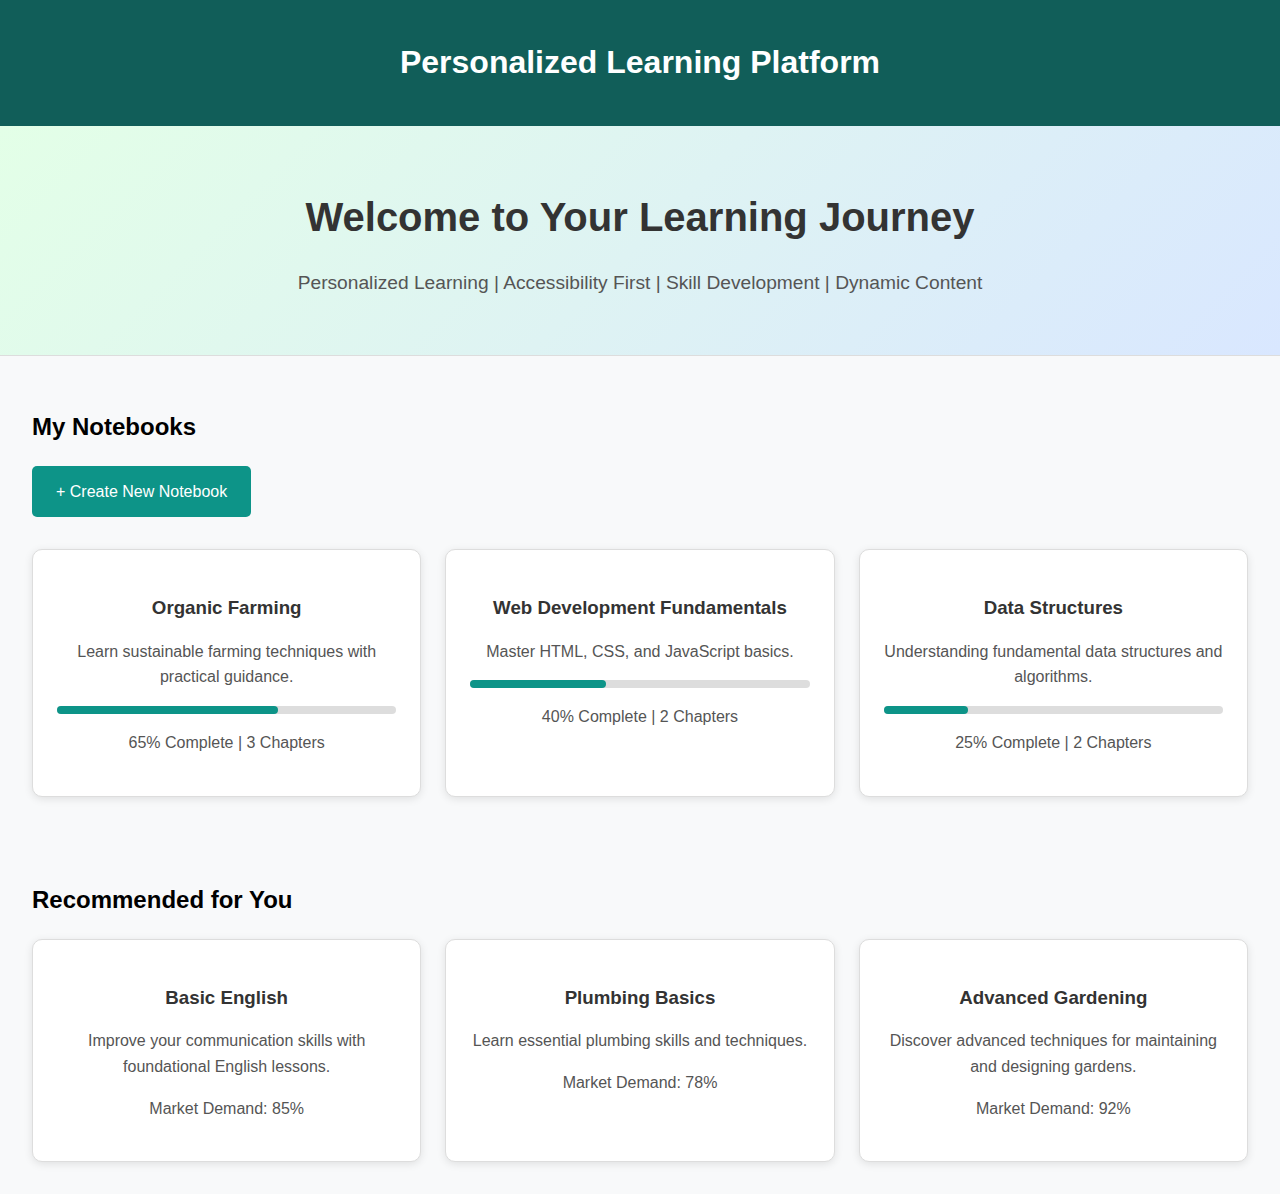
==== index.html @ 673ea31c "Merge branch 'main' of https://github.com/manusmriti31/AI_Tutor" ====
<!DOCTYPE html>
<html lang="en">

<head>
    <meta charset="UTF-8">
    <meta name="viewport" content="width=device-width, initial-scale=1.0">
    <title>Personalized Learning Platform</title>
    <link rel="stylesheet" href="styles.css">
</head>

<body>
    <header>
        <h1>Personalized Learning Platform</h1>
    </header>

    <div class="hero">
        <h1>Welcome to Your Learning Journey</h1>
        <p>Personalized Learning | Accessibility First | Skill Development | Dynamic Content</p>
    </div>

    <div class="container" >
        <h2>My Notebooks</h2>
        <a href="#" class="create-button">+ Create New Notebook</a>
        <div class="grid">
            <div class="card">
                <h3>Organic Farming</h3>
                <p>Learn sustainable farming techniques with practical guidance.</p>
                <div class="progress-container">
                    <div class="progress-bar" style="width: 65%;"></div>
                </div>
                <p>65% Complete | 3 Chapters</p>
            </div>

            <div class="card">
                <h3>Web Development Fundamentals</h3>
                <p>Master HTML, CSS, and JavaScript basics.</p>
                <div class="progress-container">
                    <div class="progress-bar" style="width: 40%;"></div>
                </div>
                <p>40% Complete | 2 Chapters</p>
            </div>

            <div class="card">
                <h3>Data Structures</h3>
                <p>Understanding fundamental data structures and algorithms.</p>
                <div class="progress-container">
                    <div class="progress-bar" style="width: 25%;"></div>
                </div>
                <p>25% Complete | 2 Chapters</p>
            </div>
        </div>
    </div>

    <div class="container">
        <h2>Recommended for You</h2>
        <div class="grid">
            <div class="card">
                <h3>Basic English</h3>
                <p>Improve your communication skills with foundational English lessons.</p>
                <p>Market Demand: 85%</p>
            </div>

            <div class="card">
                <h3>Plumbing Basics</h3>
                <p>Learn essential plumbing skills and techniques.</p>
                <p>Market Demand: 78%</p>
            </div>

            <div class="card">
                <h3>Advanced Gardening</h3>
                <p>Discover advanced techniques for maintaining and designing gardens.</p>
                <p>Market Demand: 92%</p>
            </div>
        </div>
    </div>
</body>

</html>
---- styles.css ----
body {
    font-family: Arial, sans-serif;
    margin: 0;
    padding: 0;
    line-height: 1.6;
    background: #f8f9fa;
}

header {
    background: #115e59;
    color: white;
    padding: 1rem 0;
    text-align: center;
    box-shadow: 0 2px 5px rgba(0, 0, 0, 0.1);
}

.hero {
    padding: 2rem;
    text-align: center;
    background: linear-gradient(135deg, #e3ffe7, #d9e7ff);
    border-bottom: 1px solid #ddd;
}

.hero h1 {
    margin-bottom: 1rem;
    font-size: 2.5rem;
    color: #333;
}

.hero p {
    margin-bottom: 1.5rem;
    font-size: 1.2rem;
    color: #555;
}

.container {
    padding: 2rem;
}

.grid {
    display: grid;
    grid-template-columns: repeat(auto-fit, minmax(200px, 1fr));
    gap: 1.5rem;
}

.card {
    background: white;
    border: 1px solid #ddd;
    border-radius: 10px;
    padding: 1.5rem;
    box-shadow: 0 2px 8px rgba(0, 0, 0, 0.1);
    text-align: center;
}

.card h3 {
    margin-bottom: 0.5rem;
    color: #333;
}

.card p {
    color: #555;
    margin-bottom: 1rem;
}

.progress-container {
    background: #ddd;
    height: 8px;
    width: 100%;
    border-radius: 5px;
    margin: 1rem 0;
}

.progress-bar {
    background: #0d9488;
    height: 8px;
    border-radius: 5px;
}

.create-button {
    display: inline-block;
    padding: 0.8rem 1.5rem;
    background: #0d9488;
    color: white;
    border: none;
    border-radius: 5px;
    font-size: 1rem;
    cursor: pointer;
    text-decoration: none;
    margin-bottom: 2rem;
    text-align: center;
    transition: background 0.3s ease;
}

.create-button:hover {
    background: #0d9488;
}
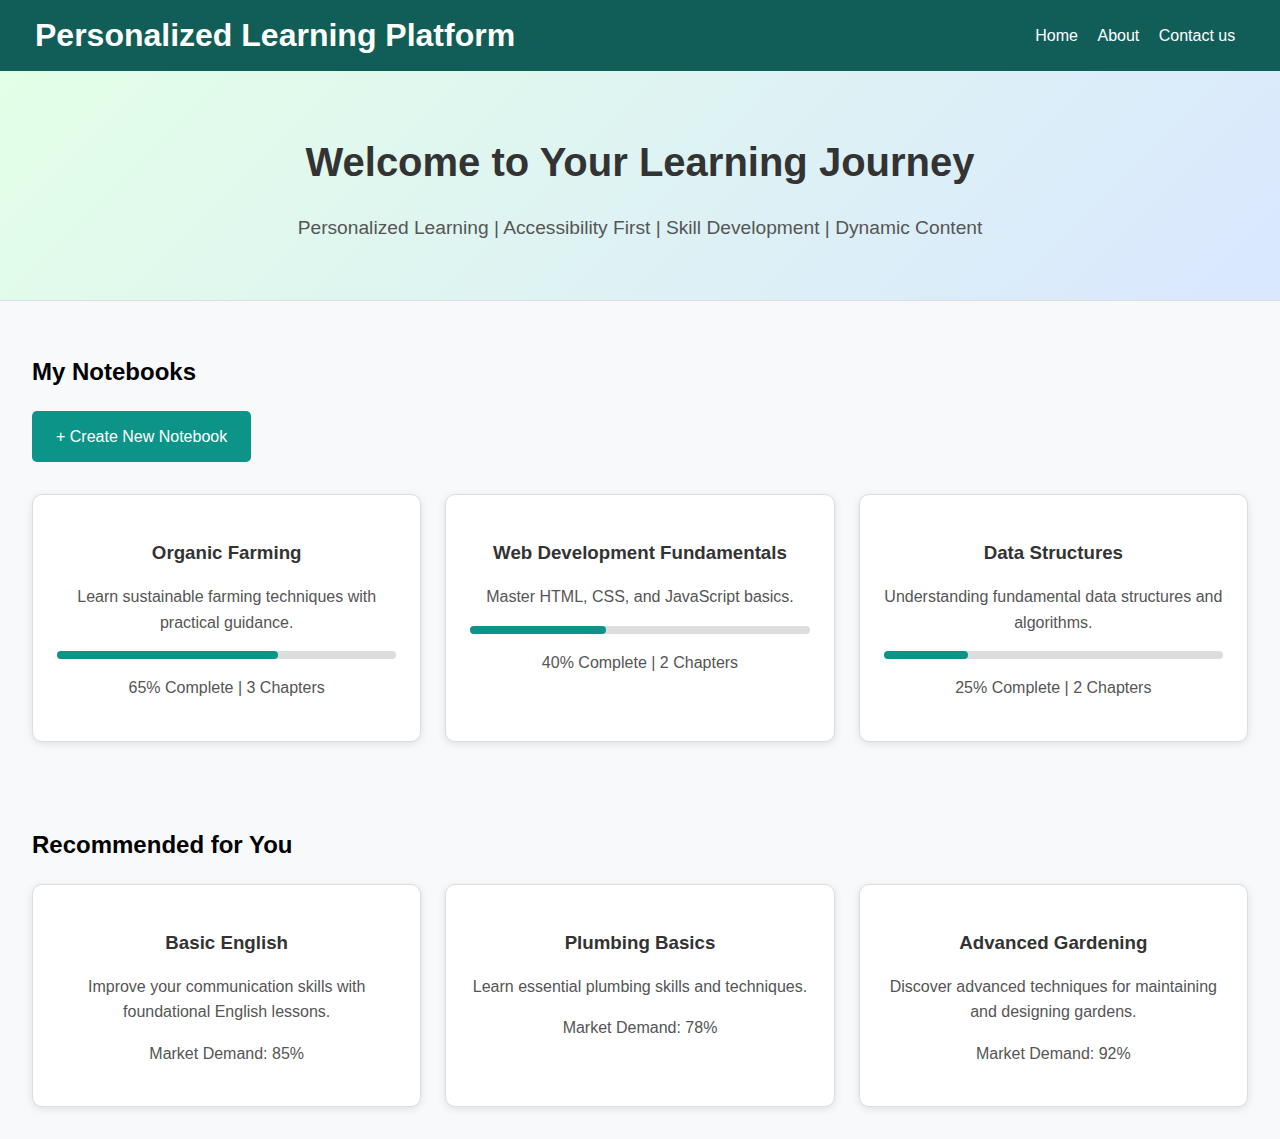
==== commit 96d0328c: "navigation bar added" ====
--- a/index.html
+++ b/index.html
@@ -10,7 +10,14 @@
 
 <body>
     <header>
-        <h1>Personalized Learning Platform</h1>
+        <div class="name">Personalized Learning Platform</div>
+        <nav>
+            <ul>
+                <li><a href="index.html">Home</a></li>
+                <li><a href="#">About</a></li>
+                <li><a href="#">Contact us</a></li>
+            </ul>
+        </nav>
     </header>
 
     <div class="hero">
@@ -18,7 +25,7 @@
         <p>Personalized Learning | Accessibility First | Skill Development | Dynamic Content</p>
     </div>
 
-    <div class="container" >
+    <div class="container">
         <h2>My Notebooks</h2>
         <a href="#" class="create-button">+ Create New Notebook</a>
         <div class="grid">
@@ -30,7 +37,6 @@
                 </div>
                 <p>65% Complete | 3 Chapters</p>
             </div>
-
             <div class="card">
                 <h3>Web Development Fundamentals</h3>
                 <p>Master HTML, CSS, and JavaScript basics.</p>
--- a/styles.css
+++ b/styles.css
@@ -7,11 +7,45 @@
 }
 
 header {
+    background-color: #115e59;
+    color: #fff;
+    display: flex; /* Use flexbox for easy layout */
+    justify-content: space-between; /* Space between company name and links */
+    align-items: center; /* Center vertically */
+    padding: 10px 20px;
+  }
+
+  .name {
+    margin-left: 15px;
+    font-size: 2em; /* Bigger font size */
+    font-weight: bold;
+  }
+
+  nav ul {
+    list-style: none;
+    margin: 0;
+    padding: 0;
+  }
+
+  nav li {
+    display: inline-block;
+    justify-content: space-evenly;
+    margin-left: 15px;
+  }
+
+
+  nav a {
+    color: #fff;
+    text-decoration: none;
+  }
+
+  /*hihi*/
+
+nav {
     background: #115e59;
     color: white;
-    padding: 1rem 0;
-    text-align: center;
-    box-shadow: 0 2px 5px rgba(0, 0, 0, 0.1);
+    padding: 0.01% 2%;
+    text-align: left;
 }
 
 .hero {
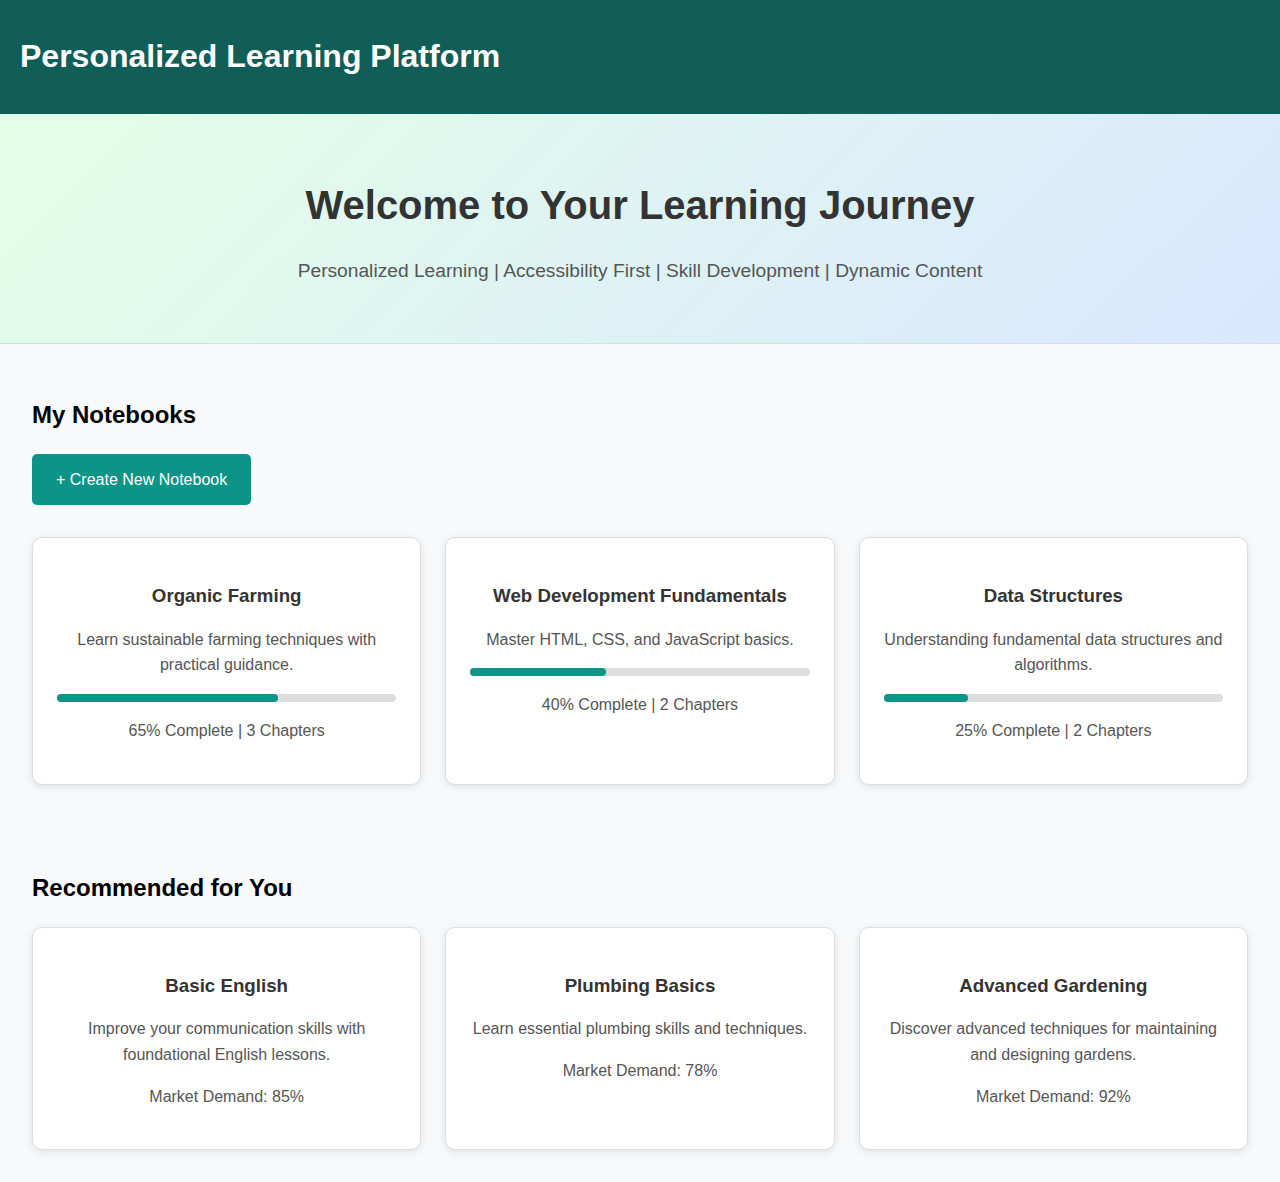
==== commit f4db32c9: "courses" ====
--- a/index.html
+++ b/index.html
@@ -10,14 +10,7 @@
 
 <body>
     <header>
-        <div class="name">Personalized Learning Platform</div>
-        <nav>
-            <ul>
-                <li><a href="index.html">Home</a></li>
-                <li><a href="#">About</a></li>
-                <li><a href="#">Contact us</a></li>
-            </ul>
-        </nav>
+        <h1>Personalized Learning Platform</h1>
     </header>
 
     <div class="hero">
@@ -25,11 +18,11 @@
         <p>Personalized Learning | Accessibility First | Skill Development | Dynamic Content</p>
     </div>
 
-    <div class="container">
+    <div class="container" >
         <h2>My Notebooks</h2>
         <a href="#" class="create-button">+ Create New Notebook</a>
         <div class="grid">
-            <div class="card">
+            <div class="card" onclick="window.location.href='organic_note.html';" style="cursor: pointer;">
                 <h3>Organic Farming</h3>
                 <p>Learn sustainable farming techniques with practical guidance.</p>
                 <div class="progress-container">
@@ -37,7 +30,8 @@
                 </div>
                 <p>65% Complete | 3 Chapters</p>
             </div>
-            <div class="card">
+
+            <div class="card" onclick="window.location.href='web_d.html';" style="cursor: pointer;">
                 <h3>Web Development Fundamentals</h3>
                 <p>Master HTML, CSS, and JavaScript basics.</p>
                 <div class="progress-container">
@@ -46,7 +40,7 @@
                 <p>40% Complete | 2 Chapters</p>
             </div>
 
-            <div class="card">
+            <div class="card" onclick="window.location.href='dsa.html';" style="cursor: pointer;">
                 <h3>Data Structures</h3>
                 <p>Understanding fundamental data structures and algorithms.</p>
                 <div class="progress-container">
@@ -60,19 +54,19 @@
     <div class="container">
         <h2>Recommended for You</h2>
         <div class="grid">
-            <div class="card">
+            <div class="card" onclick="window.location.href='recom_eng.html';" style="cursor: pointer;">
                 <h3>Basic English</h3>
                 <p>Improve your communication skills with foundational English lessons.</p>
                 <p>Market Demand: 85%</p>
             </div>
 
-            <div class="card">
+            <div class="card" onclick="window.location.href='recom_plum.html';" style="cursor: pointer;">
                 <h3>Plumbing Basics</h3>
                 <p>Learn essential plumbing skills and techniques.</p>
                 <p>Market Demand: 78%</p>
             </div>
 
-            <div class="card">
+            <div class="card" onclick="window.location.href='recom_garden.html';" style="cursor: pointer;">
                 <h3>Advanced Gardening</h3>
                 <p>Discover advanced techniques for maintaining and designing gardens.</p>
                 <p>Market Demand: 92%</p>
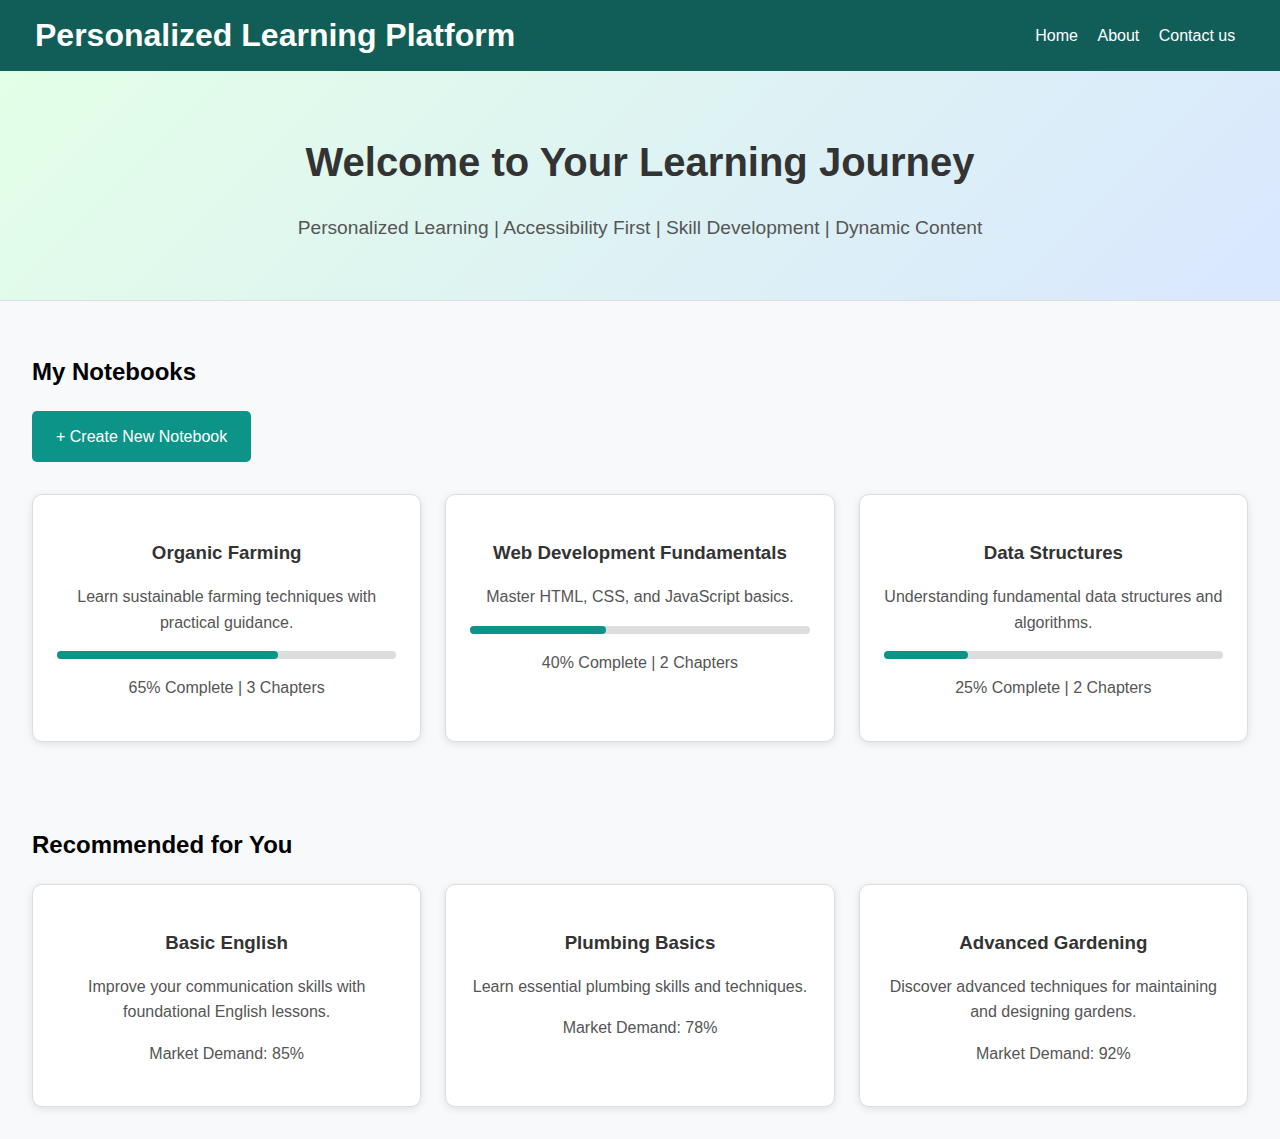
==== commit 9900c972: "Merge branch 'main' of https://github.com/manusmriti31/AI_Tutor" ====
--- a/index.html
+++ b/index.html
@@ -10,7 +10,14 @@
 
 <body>
     <header>
-        <h1>Personalized Learning Platform</h1>
+        <div class="name">Personalized Learning Platform</div>
+        <nav>
+            <ul>
+                <li><a href="index.html">Home</a></li>
+                <li><a href="#">About</a></li>
+                <li><a href="#">Contact us</a></li>
+            </ul>
+        </nav>
     </header>
 
     <div class="hero">
@@ -18,11 +25,11 @@
         <p>Personalized Learning | Accessibility First | Skill Development | Dynamic Content</p>
     </div>
 
-    <div class="container" >
+    <div class="container">
         <h2>My Notebooks</h2>
         <a href="#" class="create-button">+ Create New Notebook</a>
         <div class="grid">
-            <div class="card" onclick="window.location.href='organic_note.html';" style="cursor: pointer;">
+            <div class="card" onclick="window.location.href='organic_note.html'" style="cursor: pointer">
                 <h3>Organic Farming</h3>
                 <p>Learn sustainable farming techniques with practical guidance.</p>
                 <div class="progress-container">
@@ -31,7 +38,7 @@
                 <p>65% Complete | 3 Chapters</p>
             </div>
 
-            <div class="card" onclick="window.location.href='web_d.html';" style="cursor: pointer;">
+            <div class="card">
                 <h3>Web Development Fundamentals</h3>
                 <p>Master HTML, CSS, and JavaScript basics.</p>
                 <div class="progress-container">
@@ -40,7 +47,7 @@
                 <p>40% Complete | 2 Chapters</p>
             </div>
 
-            <div class="card" onclick="window.location.href='dsa.html';" style="cursor: pointer;">
+            <div class="card" onclick="window.location.href='dsa.html'" style="cursor: pointer">
                 <h3>Data Structures</h3>
                 <p>Understanding fundamental data structures and algorithms.</p>
                 <div class="progress-container">
@@ -54,7 +61,7 @@
     <div class="container">
         <h2>Recommended for You</h2>
         <div class="grid">
-            <div class="card" onclick="window.location.href='recom_eng.html';" style="cursor: pointer;">
+            <div class="card" onclick="window.location.href='recom_eng.html'" style="cursor: pointer">
                 <h3>Basic English</h3>
                 <p>Improve your communication skills with foundational English lessons.</p>
                 <p>Market Demand: 85%</p>
